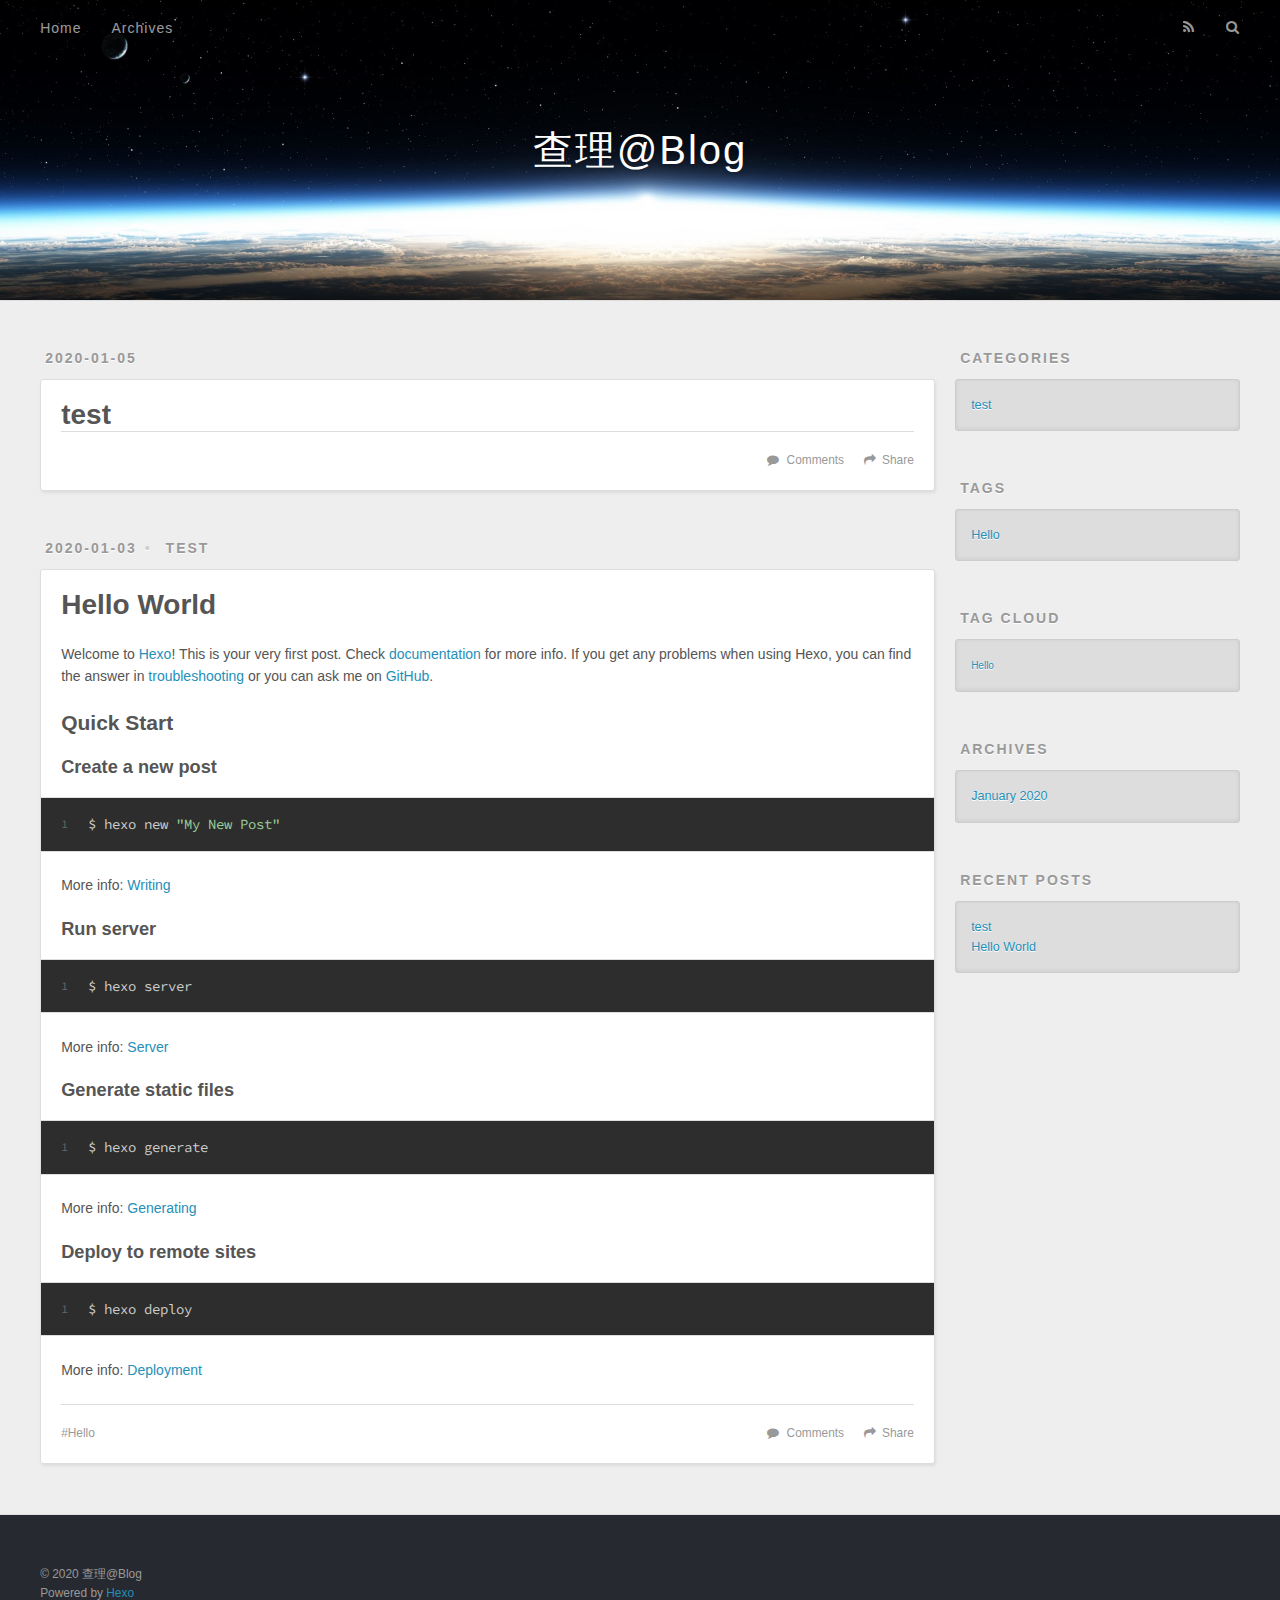
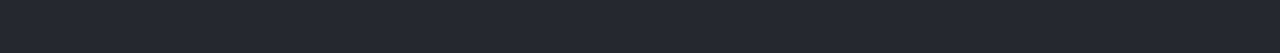
==== index.html @ 344168b4 "Site updated: 2020-01-05 21:36:05" ====
<!DOCTYPE html>
<html>
<head>
  <meta charset="utf-8">
  
<!-- Google Analytics -->
<script type="text/javascript">
(function(i,s,o,g,r,a,m){i['GoogleAnalyticsObject']=r;i[r]=i[r]||function(){
(i[r].q=i[r].q||[]).push(arguments)},i[r].l=1*new Date();a=s.createElement(o),
m=s.getElementsByTagName(o)[0];a.async=1;a.src=g;m.parentNode.insertBefore(a,m)
})(window,document,'script','//www.google-analytics.com/analytics.js','ga');

ga('create', 'UA-155188878-1', 'auto');
ga('send', 'pageview');

</script>
<!-- End Google Analytics -->


  
  <title>查理@Blog</title>
  <meta name="viewport" content="width=device-width, initial-scale=1, maximum-scale=1">
  <meta property="og:type" content="website">
<meta property="og:title" content="查理@Blog">
<meta property="og:url" content="http://yoursite.com/index.html">
<meta property="og:site_name" content="查理@Blog">
<meta property="og:locale" content="en_US">
<meta name="twitter:card" content="summary">
  
    <link rel="alternate" href="/atom.xml" title="查理@Blog" type="application/atom+xml">
  
  
    <link rel="icon" href="/favicon.png">
  
  
    <link href="//fonts.googleapis.com/css?family=Source+Code+Pro" rel="stylesheet" type="text/css">
  
  
<link rel="stylesheet" href="/css/style.css">

<meta name="generator" content="Hexo 4.2.0"></head>

<body>
  <div id="container">
    <div id="wrap">
      <header id="header">
  <div id="banner"></div>
  <div id="header-outer" class="outer">
    <div id="header-title" class="inner">
      <h1 id="logo-wrap">
        <a href="/" id="logo">查理@Blog</a>
      </h1>
      
    </div>
    <div id="header-inner" class="inner">
      <nav id="main-nav">
        <a id="main-nav-toggle" class="nav-icon"></a>
        
          <a class="main-nav-link" href="/">Home</a>
        
          <a class="main-nav-link" href="/archives">Archives</a>
        
      </nav>
      <nav id="sub-nav">
        
          <a id="nav-rss-link" class="nav-icon" href="/atom.xml" title="RSS Feed"></a>
        
        <a id="nav-search-btn" class="nav-icon" title="Search"></a>
      </nav>
      <div id="search-form-wrap">
        <form action="//google.com/search" method="get" accept-charset="UTF-8" class="search-form"><input type="search" name="q" class="search-form-input" placeholder="Search"><button type="submit" class="search-form-submit">&#xF002;</button><input type="hidden" name="sitesearch" value="http://yoursite.com"></form>
      </div>
    </div>
  </div>
</header>
      <div class="outer">
        <section id="main">
  
    <article id="post-test" class="article article-type-post" itemscope itemprop="blogPost">
  <div class="article-meta">
    <a href="/2020/01/05/test/" class="article-date">
  <time datetime="2020-01-05T13:35:36.000Z" itemprop="datePublished">2020-01-05</time>
</a>
    
  </div>
  <div class="article-inner">
    
    
      <header class="article-header">
        
  
    <h1 itemprop="name">
      <a class="article-title" href="/2020/01/05/test/">test</a>
    </h1>
  

      </header>
    
    <div class="article-entry" itemprop="articleBody">
      
        
      
    </div>
    <footer class="article-footer">
      <a data-url="http://yoursite.com/2020/01/05/test/" data-id="ck51279da00005cqubkm20f15" class="article-share-link">Share</a>
      
        <a href="http://yoursite.com/2020/01/05/test/#disqus_thread" class="article-comment-link">Comments</a>
      
      
    </footer>
  </div>
  
</article>


  
    <article id="post-hello-world" class="article article-type-post" itemscope itemprop="blogPost">
  <div class="article-meta">
    <a href="/2020/01/03/hello-world/" class="article-date">
  <time datetime="2020-01-03T13:45:29.509Z" itemprop="datePublished">2020-01-03</time>
</a>
    
  <div class="article-category">
    <a class="article-category-link" href="/categories/test/">test</a>
  </div>

  </div>
  <div class="article-inner">
    
    
      <header class="article-header">
        
  
    <h1 itemprop="name">
      <a class="article-title" href="/2020/01/03/hello-world/">Hello World</a>
    </h1>
  

      </header>
    
    <div class="article-entry" itemprop="articleBody">
      
        <p>Welcome to <a href="https://hexo.io/" target="_blank" rel="noopener">Hexo</a>! This is your very first post. Check <a href="https://hexo.io/docs/" target="_blank" rel="noopener">documentation</a> for more info. If you get any problems when using Hexo, you can find the answer in <a href="https://hexo.io/docs/troubleshooting.html" target="_blank" rel="noopener">troubleshooting</a> or you can ask me on <a href="https://github.com/hexojs/hexo/issues" target="_blank" rel="noopener">GitHub</a>.</p>
<h2 id="Quick-Start"><a href="#Quick-Start" class="headerlink" title="Quick Start"></a>Quick Start</h2><h3 id="Create-a-new-post"><a href="#Create-a-new-post" class="headerlink" title="Create a new post"></a>Create a new post</h3><figure class="highlight bash"><table><tr><td class="gutter"><pre><span class="line">1</span><br></pre></td><td class="code"><pre><span class="line">$ hexo new <span class="string">"My New Post"</span></span><br></pre></td></tr></table></figure>

<p>More info: <a href="https://hexo.io/docs/writing.html" target="_blank" rel="noopener">Writing</a></p>
<h3 id="Run-server"><a href="#Run-server" class="headerlink" title="Run server"></a>Run server</h3><figure class="highlight bash"><table><tr><td class="gutter"><pre><span class="line">1</span><br></pre></td><td class="code"><pre><span class="line">$ hexo server</span><br></pre></td></tr></table></figure>

<p>More info: <a href="https://hexo.io/docs/server.html" target="_blank" rel="noopener">Server</a></p>
<h3 id="Generate-static-files"><a href="#Generate-static-files" class="headerlink" title="Generate static files"></a>Generate static files</h3><figure class="highlight bash"><table><tr><td class="gutter"><pre><span class="line">1</span><br></pre></td><td class="code"><pre><span class="line">$ hexo generate</span><br></pre></td></tr></table></figure>

<p>More info: <a href="https://hexo.io/docs/generating.html" target="_blank" rel="noopener">Generating</a></p>
<h3 id="Deploy-to-remote-sites"><a href="#Deploy-to-remote-sites" class="headerlink" title="Deploy to remote sites"></a>Deploy to remote sites</h3><figure class="highlight bash"><table><tr><td class="gutter"><pre><span class="line">1</span><br></pre></td><td class="code"><pre><span class="line">$ hexo deploy</span><br></pre></td></tr></table></figure>

<p>More info: <a href="https://hexo.io/docs/one-command-deployment.html" target="_blank" rel="noopener">Deployment</a></p>

      
    </div>
    <footer class="article-footer">
      <a data-url="http://yoursite.com/2020/01/03/hello-world/" data-id="ck511zqun0000r4qud6824ka8" class="article-share-link">Share</a>
      
        <a href="http://yoursite.com/2020/01/03/hello-world/#disqus_thread" class="article-comment-link">Comments</a>
      
      
  <ul class="article-tag-list" itemprop="keywords"><li class="article-tag-list-item"><a class="article-tag-list-link" href="/tags/Hello/" rel="tag">Hello</a></li></ul>

    </footer>
  </div>
  
</article>


  


</section>
        
          <aside id="sidebar">
  
    
  <div class="widget-wrap">
    <h3 class="widget-title">Categories</h3>
    <div class="widget">
      <ul class="category-list"><li class="category-list-item"><a class="category-list-link" href="/categories/test/">test</a></li></ul>
    </div>
  </div>


  
    
  <div class="widget-wrap">
    <h3 class="widget-title">Tags</h3>
    <div class="widget">
      <ul class="tag-list" itemprop="keywords"><li class="tag-list-item"><a class="tag-list-link" href="/tags/Hello/" rel="tag">Hello</a></li></ul>
    </div>
  </div>


  
    
  <div class="widget-wrap">
    <h3 class="widget-title">Tag Cloud</h3>
    <div class="widget tagcloud">
      <a href="/tags/Hello/" style="font-size: 10px;">Hello</a>
    </div>
  </div>

  
    
  <div class="widget-wrap">
    <h3 class="widget-title">Archives</h3>
    <div class="widget">
      <ul class="archive-list"><li class="archive-list-item"><a class="archive-list-link" href="/archives/2020/01/">January 2020</a></li></ul>
    </div>
  </div>


  
    
  <div class="widget-wrap">
    <h3 class="widget-title">Recent Posts</h3>
    <div class="widget">
      <ul>
        
          <li>
            <a href="/2020/01/05/test/">test</a>
          </li>
        
          <li>
            <a href="/2020/01/03/hello-world/">Hello World</a>
          </li>
        
      </ul>
    </div>
  </div>

  
</aside>
        
      </div>
      <footer id="footer">
  
  <div class="outer">
    <div id="footer-info" class="inner">
      &copy; 2020 查理@Blog<br>
      Powered by <a href="http://hexo.io/" target="_blank">Hexo</a>
    </div>
  </div>
</footer>
    </div>
    <nav id="mobile-nav">
  
    <a href="/" class="mobile-nav-link">Home</a>
  
    <a href="/archives" class="mobile-nav-link">Archives</a>
  
</nav>
    
<script>
  var disqus_shortname = 'charlie1015-github-io';
  
  (function(){
    var dsq = document.createElement('script');
    dsq.type = 'text/javascript';
    dsq.async = true;
    dsq.src = '//' + disqus_shortname + '.disqus.com/count.js';
    (document.getElementsByTagName('head')[0] || document.getElementsByTagName('body')[0]).appendChild(dsq);
  })();
</script>


<script src="//ajax.googleapis.com/ajax/libs/jquery/2.0.3/jquery.min.js"></script>


  
<link rel="stylesheet" href="/fancybox/jquery.fancybox.css">

  
<script src="/fancybox/jquery.fancybox.pack.js"></script>




<script src="/js/script.js"></script>




  </div>
</body>
</html>
---- css/style.css ----
body {
  width: 100%;
}
body:before,
body:after {
  content: "";
  display: table;
}
body:after {
  clear: both;
}
html,
body,
div,
span,
applet,
object,
iframe,
h1,
h2,
h3,
h4,
h5,
h6,
p,
blockquote,
pre,
a,
abbr,
acronym,
address,
big,
cite,
code,
del,
dfn,
em,
img,
ins,
kbd,
q,
s,
samp,
small,
strike,
strong,
sub,
sup,
tt,
var,
dl,
dt,
dd,
ol,
ul,
li,
fieldset,
form,
label,
legend,
table,
caption,
tbody,
tfoot,
thead,
tr,
th,
td {
  margin: 0;
  padding: 0;
  border: 0;
  outline: 0;
  font-weight: inherit;
  font-style: inherit;
  font-family: inherit;
  font-size: 100%;
  vertical-align: baseline;
}
body {
  line-height: 1;
  color: #000;
  background: #fff;
}
ol,
ul {
  list-style: none;
}
table {
  border-collapse: separate;
  border-spacing: 0;
  vertical-align: middle;
}
caption,
th,
td {
  text-align: left;
  font-weight: normal;
  vertical-align: middle;
}
a img {
  border: none;
}
input,
button {
  margin: 0;
  padding: 0;
}
input::-moz-focus-inner,
button::-moz-focus-inner {
  border: 0;
  padding: 0;
}
@font-face {
  font-family: FontAwesome;
  font-style: normal;
  font-weight: normal;
  src: url("fonts/fontawesome-webfont.eot?v=#4.0.3");
  src: url("fonts/fontawesome-webfont.eot?#iefix&v=#4.0.3") format("embedded-opentype"), url("fonts/fontawesome-webfont.woff?v=#4.0.3") format("woff"), url("fonts/fontawesome-webfont.ttf?v=#4.0.3") format("truetype"), url("fonts/fontawesome-webfont.svg#fontawesomeregular?v=#4.0.3") format("svg");
}
html,
body,
#container {
  height: 100%;
}
body {
  background: #eee;
  font: 14px -apple-system, BlinkMacSystemFont, "Segoe UI", "Roboto", "Oxygen", "Ubuntu", "Cantarell", "Fira Sans", "Droid Sans", "Helvetica Neue", sans-serif;
  -webkit-text-size-adjust: 100%;
}
.outer {
  max-width: 1220px;
  margin: 0 auto;
  padding: 0 20px;
}
.outer:before,
.outer:after {
  content: "";
  display: table;
}
.outer:after {
  clear: both;
}
.inner {
  display: inline;
  float: left;
  width: 98.33333333333333%;
  margin: 0 0.833333333333333%;
}
.left,
.alignleft {
  float: left;
}
.right,
.alignright {
  float: right;
}
.clear {
  clear: both;
}
#container {
  position: relative;
}
.mobile-nav-on {
  overflow: hidden;
}
#wrap {
  height: 100%;
  width: 100%;
  position: absolute;
  top: 0;
  left: 0;
  -webkit-transition: 0.2s ease-out;
  -moz-transition: 0.2s ease-out;
  -ms-transition: 0.2s ease-out;
  transition: 0.2s ease-out;
  z-index: 1;
  background: #eee;
}
.mobile-nav-on #wrap {
  left: 280px;
}
@media screen and (min-width: 768px) {
  #main {
    display: inline;
    float: left;
    width: 73.33333333333333%;
    margin: 0 0.833333333333333%;
  }
}
.article-date,
.article-category-link,
.archive-year,
.widget-title {
  text-decoration: none;
  text-transform: uppercase;
  letter-spacing: 2px;
  color: #999;
  margin-bottom: 1em;
  margin-left: 5px;
  line-height: 1em;
  text-shadow: 0 1px #fff;
  font-weight: bold;
}
.article-inner,
.archive-article-inner {
  background: #fff;
  -webkit-box-shadow: 1px 2px 3px #ddd;
  box-shadow: 1px 2px 3px #ddd;
  border: 1px solid #ddd;
  border-radius: 3px;
}
.article-entry h1,
.widget h1 {
  font-size: 2em;
}
.article-entry h2,
.widget h2 {
  font-size: 1.5em;
}
.article-entry h3,
.widget h3 {
  font-size: 1.3em;
}
.article-entry h4,
.widget h4 {
  font-size: 1.2em;
}
.article-entry h5,
.widget h5 {
  font-size: 1em;
}
.article-entry h6,
.widget h6 {
  font-size: 1em;
  color: #999;
}
.article-entry hr,
.widget hr {
  border: 1px dashed #ddd;
}
.article-entry strong,
.widget strong {
  font-weight: bold;
}
.article-entry em,
.widget em,
.article-entry cite,
.widget cite {
  font-style: italic;
}
.article-entry sup,
.widget sup,
.article-entry sub,
.widget sub {
  font-size: 0.75em;
  line-height: 0;
  position: relative;
  vertical-align: baseline;
}
.article-entry sup,
.widget sup {
  top: -0.5em;
}
.article-entry sub,
.widget sub {
  bottom: -0.2em;
}
.article-entry small,
.widget small {
  font-size: 0.85em;
}
.article-entry acronym,
.widget acronym,
.article-entry abbr,
.widget abbr {
  border-bottom: 1px dotted;
}
.article-entry ul,
.widget ul,
.article-entry ol,
.widget ol,
.article-entry dl,
.widget dl {
  margin: 0 20px;
  line-height: 1.6em;
}
.article-entry ul ul,
.widget ul ul,
.article-entry ol ul,
.widget ol ul,
.article-entry ul ol,
.widget ul ol,
.article-entry ol ol,
.widget ol ol {
  margin-top: 0;
  margin-bottom: 0;
}
.article-entry ul,
.widget ul {
  list-style: disc;
}
.article-entry ol,
.widget ol {
  list-style: decimal;
}
.article-entry dt,
.widget dt {
  font-weight: bold;
}
#header {
  height: 300px;
  position: relative;
  border-bottom: 1px solid #ddd;
}
#header:before,
#header:after {
  content: "";
  position: absolute;
  left: 0;
  right: 0;
  height: 40px;
}
#header:before {
  top: 0;
  background: -webkit-linear-gradient(rgba(0,0,0,0.2), transparent);
  background: -moz-linear-gradient(rgba(0,0,0,0.2), transparent);
  background: -ms-linear-gradient(rgba(0,0,0,0.2), transparent);
  background: linear-gradient(rgba(0,0,0,0.2), transparent);
}
#header:after {
  bottom: 0;
  background: -webkit-linear-gradient(transparent, rgba(0,0,0,0.2));
  background: -moz-linear-gradient(transparent, rgba(0,0,0,0.2));
  background: -ms-linear-gradient(transparent, rgba(0,0,0,0.2));
  background: linear-gradient(transparent, rgba(0,0,0,0.2));
}
#header-outer {
  height: 100%;
  position: relative;
}
#header-inner {
  position: relative;
  overflow: hidden;
}
#banner {
  position: absolute;
  top: 0;
  left: 0;
  width: 100%;
  height: 100%;
  background: url("images/banner.jpg") center #000;
  -webkit-background-size: cover;
  -moz-background-size: cover;
  background-size: cover;
  z-index: -1;
}
#header-title {
  text-align: center;
  height: 40px;
  position: absolute;
  top: 50%;
  left: 0;
  margin-top: -20px;
}
#logo,
#subtitle {
  text-decoration: none;
  color: #fff;
  font-weight: 300;
  text-shadow: 0 1px 4px rgba(0,0,0,0.3);
}
#logo {
  font-size: 40px;
  line-height: 40px;
  letter-spacing: 2px;
}
#subtitle {
  font-size: 16px;
  line-height: 16px;
  letter-spacing: 1px;
}
#subtitle-wrap {
  margin-top: 16px;
}
#main-nav {
  float: left;
  margin-left: -15px;
}
.nav-icon,
.main-nav-link {
  float: left;
  color: #fff;
  opacity: 0.6;
  text-decoration: none;
  text-shadow: 0 1px rgba(0,0,0,0.2);
  -webkit-transition: opacity 0.2s;
  -moz-transition: opacity 0.2s;
  -ms-transition: opacity 0.2s;
  transition: opacity 0.2s;
  display: block;
  padding: 20px 15px;
}
.nav-icon:hover,
.main-nav-link:hover {
  opacity: 1;
}
.nav-icon {
  font-family: FontAwesome;
  text-align: center;
  font-size: 14px;
  width: 14px;
  height: 14px;
  padding: 20px 15px;
  position: relative;
  cursor: pointer;
}
.main-nav-link {
  font-weight: 300;
  letter-spacing: 1px;
}
@media screen and (max-width: 479px) {
  .main-nav-link {
    display: none;
  }
}
#main-nav-toggle {
  display: none;
}
#main-nav-toggle:before {
  content: "\f0c9";
}
@media screen and (max-width: 479px) {
  #main-nav-toggle {
    display: block;
  }
}
#sub-nav {
  float: right;
  margin-right: -15px;
}
#nav-rss-link:before {
  content: "\f09e";
}
#nav-search-btn:before {
  content: "\f002";
}
#search-form-wrap {
  position: absolute;
  top: 15px;
  width: 150px;
  height: 30px;
  right: -150px;
  opacity: 0;
  -webkit-transition: 0.2s ease-out;
  -moz-transition: 0.2s ease-out;
  -ms-transition: 0.2s ease-out;
  transition: 0.2s ease-out;
}
#search-form-wrap.on {
  opacity: 1;
  right: 0;
}
@media screen and (max-width: 479px) {
  #search-form-wrap {
    width: 100%;
    right: -100%;
  }
}
.search-form {
  position: absolute;
  top: 0;
  left: 0;
  right: 0;
  background: #fff;
  padding: 5px 15px;
  border-radius: 15px;
  -webkit-box-shadow: 0 0 10px rgba(0,0,0,0.3);
  box-shadow: 0 0 10px rgba(0,0,0,0.3);
}
.search-form-input {
  border: none;
  background: none;
  color: #555;
  width: 100%;
  font: 13px -apple-system, BlinkMacSystemFont, "Segoe UI", "Roboto", "Oxygen", "Ubuntu", "Cantarell", "Fira Sans", "Droid Sans", "Helvetica Neue", sans-serif;
  outline: none;
}
.search-form-input::-webkit-search-results-decoration,
.search-form-input::-webkit-search-cancel-button {
  -webkit-appearance: none;
}
.search-form-submit {
  position: absolute;
  top: 50%;
  right: 10px;
  margin-top: -7px;
  font: 13px FontAwesome;
  border: none;
  background: none;
  color: #bbb;
  cursor: pointer;
}
.search-form-submit:hover,
.search-form-submit:focus {
  color: #777;
}
.article {
  margin: 50px 0;
}
.article-inner {
  overflow: hidden;
}
.article-meta:before,
.article-meta:after {
  content: "";
  display: table;
}
.article-meta:after {
  clear: both;
}
.article-date {
  float: left;
}
.article-category {
  float: left;
  line-height: 1em;
  color: #ccc;
  text-shadow: 0 1px #fff;
  margin-left: 8px;
}
.article-category:before {
  content: "\2022";
}
.article-category-link {
  margin: 0 12px 1em;
}
.article-header {
  padding: 20px 20px 0;
}
.article-title {
  text-decoration: none;
  font-size: 2em;
  font-weight: bold;
  color: #555;
  line-height: 1.1em;
  -webkit-transition: color 0.2s;
  -moz-transition: color 0.2s;
  -ms-transition: color 0.2s;
  transition: color 0.2s;
}
a.article-title:hover {
  color: #258fb8;
}
.article-entry {
  color: #555;
  padding: 0 20px;
}
.article-entry:before,
.article-entry:after {
  content: "";
  display: table;
}
.article-entry:after {
  clear: both;
}
.article-entry p,
.article-entry table {
  line-height: 1.6em;
  margin: 1.6em 0;
}
.article-entry h1,
.article-entry h2,
.article-entry h3,
.article-entry h4,
.article-entry h5,
.article-entry h6 {
  font-weight: bold;
}
.article-entry h1,
.article-entry h2,
.article-entry h3,
.article-entry h4,
.article-entry h5,
.article-entry h6 {
  line-height: 1.1em;
  margin: 1.1em 0;
}
.article-entry a {
  color: #258fb8;
  text-decoration: none;
}
.article-entry a:hover {
  text-decoration: underline;
}
.article-entry ul,
.article-entry ol,
.article-entry dl {
  margin-top: 1.6em;
  margin-bottom: 1.6em;
}
.article-entry img,
.article-entry video {
  max-width: 100%;
  height: auto;
  display: block;
  margin: auto;
}
.article-entry iframe {
  border: none;
}
.article-entry table {
  width: 100%;
  border-collapse: collapse;
  border-spacing: 0;
}
.article-entry th {
  font-weight: bold;
  border-bottom: 3px solid #ddd;
  padding-bottom: 0.5em;
}
.article-entry td {
  border-bottom: 1px solid #ddd;
  padding: 10px 0;
}
.article-entry blockquote {
  font-family: Georgia, "Times New Roman", serif;
  font-size: 1.4em;
  margin: 1.6em 20px;
  text-align: center;
}
.article-entry blockquote footer {
  font-size: 14px;
  margin: 1.6em 0;
  font-family: -apple-system, BlinkMacSystemFont, "Segoe UI", "Roboto", "Oxygen", "Ubuntu", "Cantarell", "Fira Sans", "Droid Sans", "Helvetica Neue", sans-serif;
}
.article-entry blockquote footer cite:before {
  content: "—";
  padding: 0 0.5em;
}
.article-entry .pullquote {
  text-align: left;
  width: 45%;
  margin: 0;
}
.article-entry .pullquote.left {
  margin-left: 0.5em;
  margin-right: 1em;
}
.article-entry .pullquote.right {
  margin-right: 0.5em;
  margin-left: 1em;
}
.article-entry .caption {
  color: #999;
  display: block;
  font-size: 0.9em;
  margin-top: 0.5em;
  position: relative;
  text-align: center;
}
.article-entry .video-container {
  position: relative;
  padding-top: 56.25%;
  height: 0;
  overflow: hidden;
}
.article-entry .video-container iframe,
.article-entry .video-container object,
.article-entry .video-container embed {
  position: absolute;
  top: 0;
  left: 0;
  width: 100%;
  height: 100%;
  margin-top: 0;
}
.article-more-link a {
  display: inline-block;
  line-height: 1em;
  padding: 6px 15px;
  border-radius: 15px;
  background: #eee;
  color: #999;
  text-shadow: 0 1px #fff;
  text-decoration: none;
}
.article-more-link a:hover {
  background: #258fb8;
  color: #fff;
  text-decoration: none;
  text-shadow: 0 1px #1e7293;
}
.article-footer {
  font-size: 0.85em;
  line-height: 1.6em;
  border-top: 1px solid #ddd;
  padding-top: 1.6em;
  margin: 0 20px 20px;
}
.article-footer:before,
.article-footer:after {
  content: "";
  display: table;
}
.article-footer:after {
  clear: both;
}
.article-footer a {
  color: #999;
  text-decoration: none;
}
.article-footer a:hover {
  color: #555;
}
.article-tag-list-item {
  float: left;
  margin-right: 10px;
}
.article-tag-list-link:before {
  content: "#";
}
.article-comment-link {
  float: right;
}
.article-comment-link:before {
  content: "\f075";
  font-family: FontAwesome;
  padding-right: 8px;
}
.article-share-link {
  cursor: pointer;
  float: right;
  margin-left: 20px;
}
.article-share-link:before {
  content: "\f064";
  font-family: FontAwesome;
  padding-right: 6px;
}
#article-nav {
  position: relative;
}
#article-nav:before,
#article-nav:after {
  content: "";
  display: table;
}
#article-nav:after {
  clear: both;
}
@media screen and (min-width: 768px) {
  #article-nav {
    margin: 50px 0;
  }
  #article-nav:before {
    width: 8px;
    height: 8px;
    position: absolute;
    top: 50%;
    left: 50%;
    margin-top: -4px;
    margin-left: -4px;
    content: "";
    border-radius: 50%;
    background: #ddd;
    -webkit-box-shadow: 0 1px 2px #fff;
    box-shadow: 0 1px 2px #fff;
  }
}
.article-nav-link-wrap {
  text-decoration: none;
  text-shadow: 0 1px #fff;
  color: #999;
  -webkit-box-sizing: border-box;
  -moz-box-sizing: border-box;
  box-sizing: border-box;
  margin-top: 50px;
  text-align: center;
  display: block;
}
.article-nav-link-wrap:hover {
  color: #555;
}
@media screen and (min-width: 768px) {
  .article-nav-link-wrap {
    width: 50%;
    margin-top: 0;
  }
}
@media screen and (min-width: 768px) {
  #article-nav-newer {
    float: left;
    text-align: right;
    padding-right: 20px;
  }
}
@media screen and (min-width: 768px) {
  #article-nav-older {
    float: right;
    text-align: left;
    padding-left: 20px;
  }
}
.article-nav-caption {
  text-transform: uppercase;
  letter-spacing: 2px;
  color: #ddd;
  line-height: 1em;
  font-weight: bold;
}
#article-nav-newer .article-nav-caption {
  margin-right: -2px;
}
.article-nav-title {
  font-size: 0.85em;
  line-height: 1.6em;
  margin-top: 0.5em;
}
.article-share-box {
  position: absolute;
  display: none;
  background: #fff;
  -webkit-box-shadow: 1px 2px 10px rgba(0,0,0,0.2);
  box-shadow: 1px 2px 10px rgba(0,0,0,0.2);
  border-radius: 3px;
  margin-left: -145px;
  overflow: hidden;
  z-index: 1;
}
.article-share-box.on {
  display: block;
}
.article-share-input {
  width: 100%;
  background: none;
  -webkit-box-sizing: border-box;
  -moz-box-sizing: border-box;
  box-sizing: border-box;
  font: 14px -apple-system, BlinkMacSystemFont, "Segoe UI", "Roboto", "Oxygen", "Ubuntu", "Cantarell", "Fira Sans", "Droid Sans", "Helvetica Neue", sans-serif;
  padding: 0 15px;
  color: #555;
  outline: none;
  border: 1px solid #ddd;
  border-radius: 3px 3px 0 0;
  height: 36px;
  line-height: 36px;
}
.article-share-links {
  background: #eee;
}
.article-share-links:before,
.article-share-links:after {
  content: "";
  display: table;
}
.article-share-links:after {
  clear: both;
}
.article-share-twitter,
.article-share-facebook,
.article-share-pinterest,
.article-share-google {
  width: 50px;
  height: 36px;
  display: block;
  float: left;
  position: relative;
  color: #999;
  text-shadow: 0 1px #fff;
}
.article-share-twitter:before,
.article-share-facebook:before,
.article-share-pinterest:before,
.article-share-google:before {
  font-size: 20px;
  font-family: FontAwesome;
  width: 20px;
  height: 20px;
  position: absolute;
  top: 50%;
  left: 50%;
  margin-top: -10px;
  margin-left: -10px;
  text-align: center;
}
.article-share-twitter:hover,
.article-share-facebook:hover,
.article-share-pinterest:hover,
.article-share-google:hover {
  color: #fff;
}
.article-share-twitter:before {
  content: "\f099";
}
.article-share-twitter:hover {
  background: #00aced;
  text-shadow: 0 1px #008abe;
}
.article-share-facebook:before {
  content: "\f09a";
}
.article-share-facebook:hover {
  background: #3b5998;
  text-shadow: 0 1px #2f477a;
}
.article-share-pinterest:before {
  content: "\f0d2";
}
.article-share-pinterest:hover {
  background: #cb2027;
  text-shadow: 0 1px #a21a1f;
}
.article-share-google:before {
  content: "\f0d5";
}
.article-share-google:hover {
  background: #dd4b39;
  text-shadow: 0 1px #be3221;
}
.article-gallery {
  background: #000;
  position: relative;
}
.article-gallery-photos {
  position: relative;
  overflow: hidden;
}
.article-gallery-img {
  display: none;
  max-width: 100%;
}
.article-gallery-img:first-child {
  display: block;
}
.article-gallery-img.loaded {
  position: absolute;
  display: block;
}
.article-gallery-img img {
  display: block;
  max-width: 100%;
  margin: 0 auto;
}
#comment {
  padding: 20px;
  background: #272822;
  -webkit-box-shadow: 1px 2px 3px #ddd;
  box-shadow: 1px 2px 3px #ddd;
  margin-bottom: 50px;
}
#comment .title {
  font-weight: normal;
  margin-bottom: 15px;
}
.archives-wrap {
  margin: 50px 0;
}
.archives:before,
.archives:after {
  content: "";
  display: table;
}
.archives:after {
  clear: both;
}
.archive-year-wrap {
  margin-bottom: 1em;
}
.archives {
  -webkit-column-gap: 10px;
  -moz-column-gap: 10px;
  column-gap: 10px;
}
@media screen and (min-width: 480px) and (max-width: 767px) {
  .archives {
    -webkit-column-count: 2;
    -moz-column-count: 2;
    column-count: 2;
  }
}
@media screen and (min-width: 768px) {
  .archives {
    -webkit-column-count: 3;
    -moz-column-count: 3;
    column-count: 3;
  }
}
.archive-article {
  -webkit-column-break-inside: avoid;
  page-break-inside: avoid;
  overflow: hidden;
  break-inside: avoid-column;
}
.archive-article-inner {
  padding: 10px;
  margin-bottom: 15px;
}
.archive-article-title {
  text-decoration: none;
  font-weight: bold;
  color: #555;
  -webkit-transition: color 0.2s;
  -moz-transition: color 0.2s;
  -ms-transition: color 0.2s;
  transition: color 0.2s;
  line-height: 1.6em;
}
.archive-article-title:hover {
  color: #258fb8;
}
.archive-article-footer {
  margin-top: 1em;
}
.archive-article-date {
  color: #999;
  text-decoration: none;
  font-size: 0.85em;
  line-height: 1em;
  margin-bottom: 0.5em;
  display: block;
}
#page-nav {
  margin: 50px auto;
  background: #fff;
  -webkit-box-shadow: 1px 2px 3px #ddd;
  box-shadow: 1px 2px 3px #ddd;
  border: 1px solid #ddd;
  border-radius: 3px;
  text-align: center;
  color: #999;
  overflow: hidden;
}
#page-nav:before,
#page-nav:after {
  content: "";
  display: table;
}
#page-nav:after {
  clear: both;
}
#page-nav a,
#page-nav span {
  padding: 10px 20px;
  line-height: 1;
  height: 2ex;
}
#page-nav a {
  color: #999;
  text-decoration: none;
}
#page-nav a:hover {
  background: #999;
  color: #fff;
}
#page-nav .prev {
  float: left;
}
#page-nav .next {
  float: right;
}
#page-nav .page-number {
  display: inline-block;
}
@media screen and (max-width: 479px) {
  #page-nav .page-number {
    display: none;
  }
}
#page-nav .current {
  color: #555;
  font-weight: bold;
}
#page-nav .space {
  color: #ddd;
}
#footer {
  background: #262a30;
  padding: 50px 0;
  border-top: 1px solid #ddd;
  color: #999;
}
#footer a {
  color: #258fb8;
  text-decoration: none;
}
#footer a:hover {
  text-decoration: underline;
}
#footer-info {
  line-height: 1.6em;
  font-size: 0.85em;
}
.article-entry pre,
.article-entry .highlight {
  background: #2d2d2d;
  margin: 0 -20px;
  padding: 15px 20px;
  border-style: solid;
  border-color: #ddd;
  border-width: 1px 0;
  overflow: auto;
  color: #ccc;
  line-height: 22.400000000000002px;
}
.article-entry .highlight .gutter pre,
.article-entry .gist .gist-file .gist-data .line-numbers {
  color: #666;
  font-size: 0.85em;
}
.article-entry pre,
.article-entry code {
  font-family: "Source Code Pro", Consolas, Monaco, Menlo, Consolas, monospace;
}
.article-entry code {
  background: #eee;
  text-shadow: 0 1px #fff;
  padding: 0 0.3em;
}
.article-entry pre code {
  background: none;
  text-shadow: none;
  padding: 0;
}
.article-entry .highlight pre {
  border: none;
  margin: 0;
  padding: 0;
}
.article-entry .highlight table {
  margin: 0;
  width: auto;
}
.article-entry .highlight td {
  border: none;
  padding: 0;
}
.article-entry .highlight figcaption {
  font-size: 0.85em;
  color: #999;
  line-height: 1em;
  margin-bottom: 1em;
}
.article-entry .highlight figcaption:before,
.article-entry .highlight figcaption:after {
  content: "";
  display: table;
}
.article-entry .highlight figcaption:after {
  clear: both;
}
.article-entry .highlight figcaption a {
  float: right;
}
.article-entry .highlight .gutter pre {
  text-align: right;
  padding-right: 20px;
}
.article-entry .highlight .line {
  height: 22.400000000000002px;
}
.article-entry .highlight .line.marked {
  background: #515151;
}
.article-entry .gist {
  margin: 0 -20px;
  border-style: solid;
  border-color: #ddd;
  border-width: 1px 0;
  background: #2d2d2d;
  padding: 15px 20px 15px 0;
}
.article-entry .gist .gist-file {
  border: none;
  font-family: "Source Code Pro", Consolas, Monaco, Menlo, Consolas, monospace;
  margin: 0;
}
.article-entry .gist .gist-file .gist-data {
  background: none;
  border: none;
}
.article-entry .gist .gist-file .gist-data .line-numbers {
  background: none;
  border: none;
  padding: 0 20px 0 0;
}
.article-entry .gist .gist-file .gist-data .line-data {
  padding: 0 !important;
}
.article-entry .gist .gist-file .highlight {
  margin: 0;
  padding: 0;
  border: none;
}
.article-entry .gist .gist-file .gist-meta {
  background: #2d2d2d;
  color: #999;
  font: 0.85em -apple-system, BlinkMacSystemFont, "Segoe UI", "Roboto", "Oxygen", "Ubuntu", "Cantarell", "Fira Sans", "Droid Sans", "Helvetica Neue", sans-serif;
  text-shadow: 0 0;
  padding: 0;
  margin-top: 1em;
  margin-left: 20px;
}
.article-entry .gist .gist-file .gist-meta a {
  color: #258fb8;
  font-weight: normal;
}
.article-entry .gist .gist-file .gist-meta a:hover {
  text-decoration: underline;
}
pre .comment,
pre .title {
  color: #999;
}
pre .variable,
pre .attribute,
pre .tag,
pre .regexp,
pre .ruby .constant,
pre .xml .tag .title,
pre .xml .pi,
pre .xml .doctype,
pre .html .doctype,
pre .css .id,
pre .css .class,
pre .css .pseudo {
  color: #f2777a;
}
pre .number,
pre .preprocessor,
pre .built_in,
pre .literal,
pre .params,
pre .constant {
  color: #f99157;
}
pre .class,
pre .ruby .class .title,
pre .css .rules .attribute {
  color: #9c9;
}
pre .string,
pre .value,
pre .inheritance,
pre .header,
pre .ruby .symbol,
pre .xml .cdata {
  color: #9c9;
}
pre .css .hexcolor {
  color: #6cc;
}
pre .function,
pre .python .decorator,
pre .python .title,
pre .ruby .function .title,
pre .ruby .title .keyword,
pre .perl .sub,
pre .javascript .title,
pre .coffeescript .title {
  color: #69c;
}
pre .keyword,
pre .javascript .function {
  color: #c9c;
}
@media screen and (max-width: 479px) {
  #mobile-nav {
    position: absolute;
    top: 0;
    left: 0;
    width: 280px;
    height: 100%;
    background: #191919;
    border-right: 1px solid #fff;
  }
}
@media screen and (max-width: 479px) {
  .mobile-nav-link {
    display: block;
    color: #999;
    text-decoration: none;
    padding: 15px 20px;
    font-weight: bold;
  }
  .mobile-nav-link:hover {
    color: #fff;
  }
}
@media screen and (min-width: 768px) {
  #sidebar {
    display: inline;
    float: left;
    width: 23.333333333333332%;
    margin: 0 0.833333333333333%;
  }
}
.widget-wrap {
  margin: 50px 0;
}
.widget {
  color: #777;
  text-shadow: 0 1px #fff;
  background: #ddd;
  -webkit-box-shadow: 0 -1px 4px #ccc inset;
  box-shadow: 0 -1px 4px #ccc inset;
  border: 1px solid #ccc;
  padding: 15px;
  border-radius: 3px;
}
.widget a {
  color: #258fb8;
  text-decoration: none;
}
.widget a:hover {
  text-decoration: underline;
}
.widget ul ul,
.widget ol ul,
.widget dl ul,
.widget ul ol,
.widget ol ol,
.widget dl ol,
.widget ul dl,
.widget ol dl,
.widget dl dl {
  margin-left: 15px;
  list-style: disc;
}
.widget {
  line-height: 1.6em;
  word-wrap: break-word;
  font-size: 0.9em;
}
.widget ul,
.widget ol {
  list-style: none;
  margin: 0;
}
.widget ul ul,
.widget ol ul,
.widget ul ol,
.widget ol ol {
  margin: 0 20px;
}
.widget ul ul,
.widget ol ul {
  list-style: disc;
}
.widget ul ol,
.widget ol ol {
  list-style: decimal;
}
.category-list-count,
.tag-list-count,
.archive-list-count {
  padding-left: 5px;
  color: #999;
  font-size: 0.85em;
}
.category-list-count:before,
.tag-list-count:before,
.archive-list-count:before {
  content: "(";
}
.category-list-count:after,
.tag-list-count:after,
.archive-list-count:after {
  content: ")";
}
.tagcloud a {
  margin-right: 5px;
  display: inline-block;
}
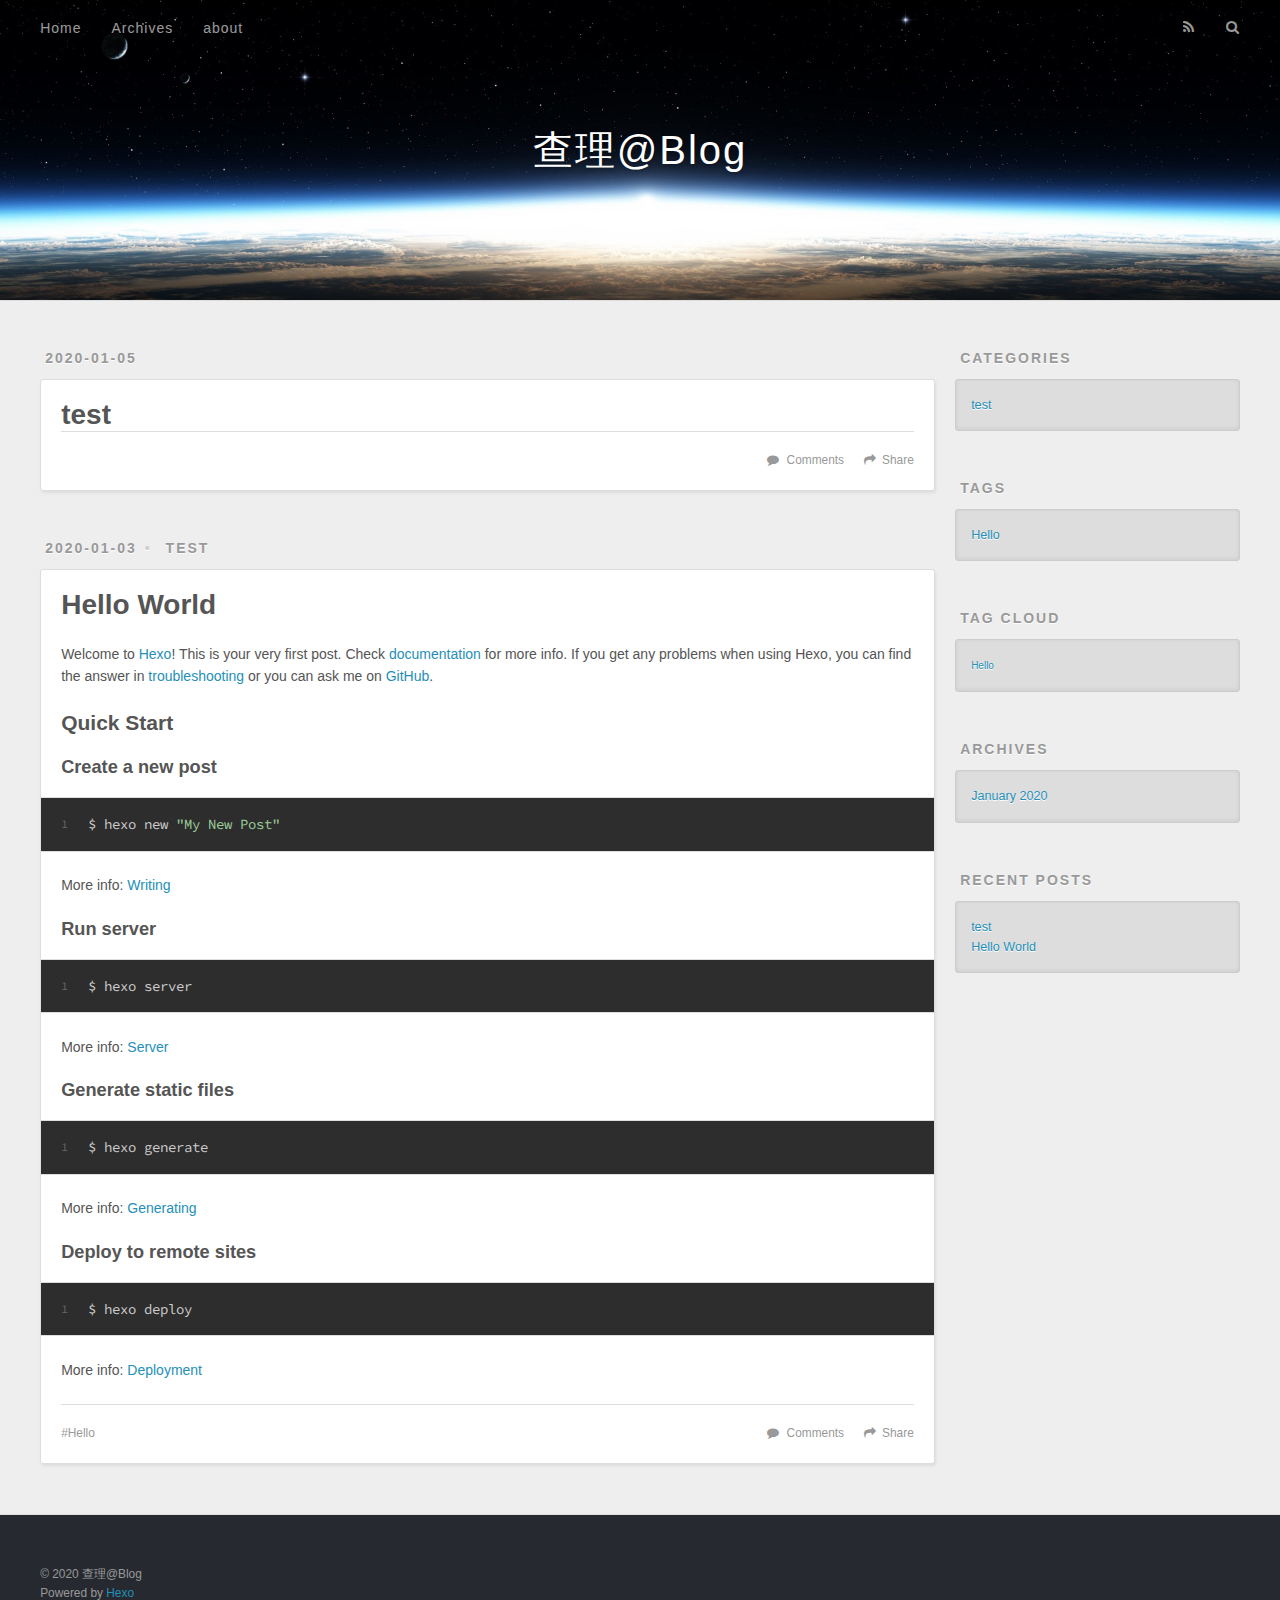
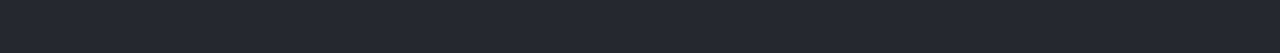
==== commit 003e47c7: "Site updated: 2020-01-06 17:21:33" ====
--- a/index.html
+++ b/index.html
@@ -22,7 +22,7 @@
   <meta name="viewport" content="width=device-width, initial-scale=1, maximum-scale=1">
   <meta property="og:type" content="website">
 <meta property="og:title" content="查理@Blog">
-<meta property="og:url" content="http://yoursite.com/index.html">
+<meta property="og:url" content="https://charlie1015.github.io/index.html">
 <meta property="og:site_name" content="查理@Blog">
 <meta property="og:locale" content="en_US">
 <meta name="twitter:card" content="summary">
@@ -60,6 +60,8 @@
         
           <a class="main-nav-link" href="/archives">Archives</a>
         
+          <a class="main-nav-link" href="/about">about</a>
+        
       </nav>
       <nav id="sub-nav">
         
@@ -68,7 +70,7 @@
         <a id="nav-search-btn" class="nav-icon" title="Search"></a>
       </nav>
       <div id="search-form-wrap">
-        <form action="//google.com/search" method="get" accept-charset="UTF-8" class="search-form"><input type="search" name="q" class="search-form-input" placeholder="Search"><button type="submit" class="search-form-submit">&#xF002;</button><input type="hidden" name="sitesearch" value="http://yoursite.com"></form>
+        <form action="//google.com/search" method="get" accept-charset="UTF-8" class="search-form"><input type="search" name="q" class="search-form-input" placeholder="Search"><button type="submit" class="search-form-submit">&#xF002;</button><input type="hidden" name="sitesearch" value="https://charlie1015.github.io"></form>
       </div>
     </div>
   </div>
@@ -102,9 +104,9 @@
       
     </div>
     <footer class="article-footer">
-      <a data-url="http://yoursite.com/2020/01/05/test/" data-id="ck51279da00005cqubkm20f15" class="article-share-link">Share</a>
-      
-        <a href="http://yoursite.com/2020/01/05/test/#disqus_thread" class="article-comment-link">Comments</a>
+      <a data-url="https://charlie1015.github.io/2020/01/05/test/" data-id="ck512enl50002c4qubpo36cdq" class="article-share-link">Share</a>
+      
+        <a href="https://charlie1015.github.io/2020/01/05/test/#disqus_thread" class="article-comment-link">Comments</a>
       
       
     </footer>
@@ -157,9 +159,9 @@
       
     </div>
     <footer class="article-footer">
-      <a data-url="http://yoursite.com/2020/01/03/hello-world/" data-id="ck511zqun0000r4qud6824ka8" class="article-share-link">Share</a>
-      
-        <a href="http://yoursite.com/2020/01/03/hello-world/#disqus_thread" class="article-comment-link">Comments</a>
+      <a data-url="https://charlie1015.github.io/2020/01/03/hello-world/" data-id="ck512enkq0000c4qugt9mbngw" class="article-share-link">Share</a>
+      
+        <a href="https://charlie1015.github.io/2020/01/03/hello-world/#disqus_thread" class="article-comment-link">Comments</a>
       
       
   <ul class="article-tag-list" itemprop="keywords"><li class="article-tag-list-item"><a class="article-tag-list-link" href="/tags/Hello/" rel="tag">Hello</a></li></ul>
@@ -253,6 +255,8 @@
     <a href="/" class="mobile-nav-link">Home</a>
   
     <a href="/archives" class="mobile-nav-link">Archives</a>
+  
+    <a href="/about" class="mobile-nav-link">about</a>
   
 </nav>
     
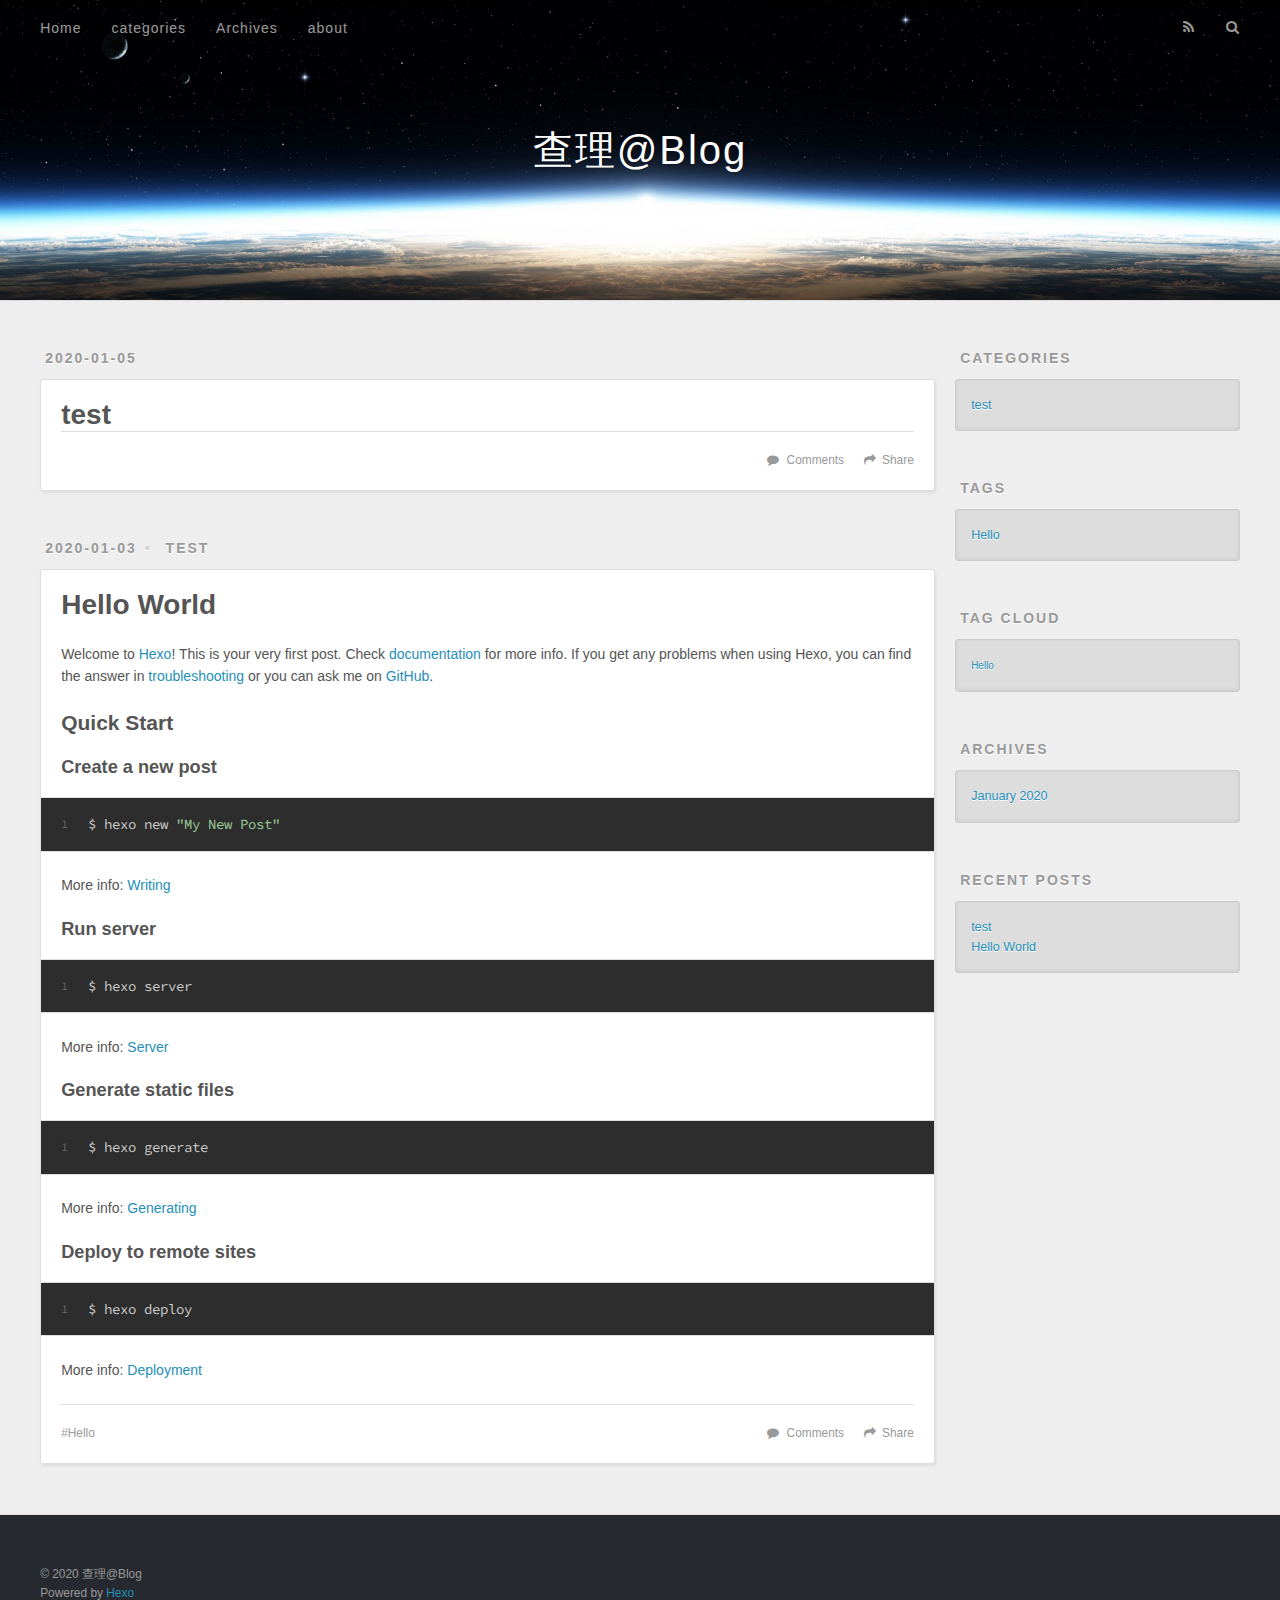
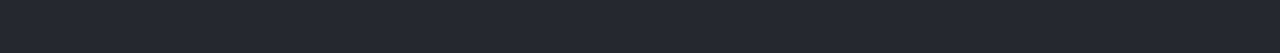
==== commit 8d41bb0d: "Site updated: 2020-01-06 17:31:34" ====
--- a/index.html
+++ b/index.html
@@ -58,6 +58,8 @@
         
           <a class="main-nav-link" href="/">Home</a>
         
+          <a class="main-nav-link" href="/categories">categories</a>
+        
           <a class="main-nav-link" href="/archives">Archives</a>
         
           <a class="main-nav-link" href="/about">about</a>
@@ -253,6 +255,8 @@
     <nav id="mobile-nav">
   
     <a href="/" class="mobile-nav-link">Home</a>
+  
+    <a href="/categories" class="mobile-nav-link">categories</a>
   
     <a href="/archives" class="mobile-nav-link">Archives</a>
   
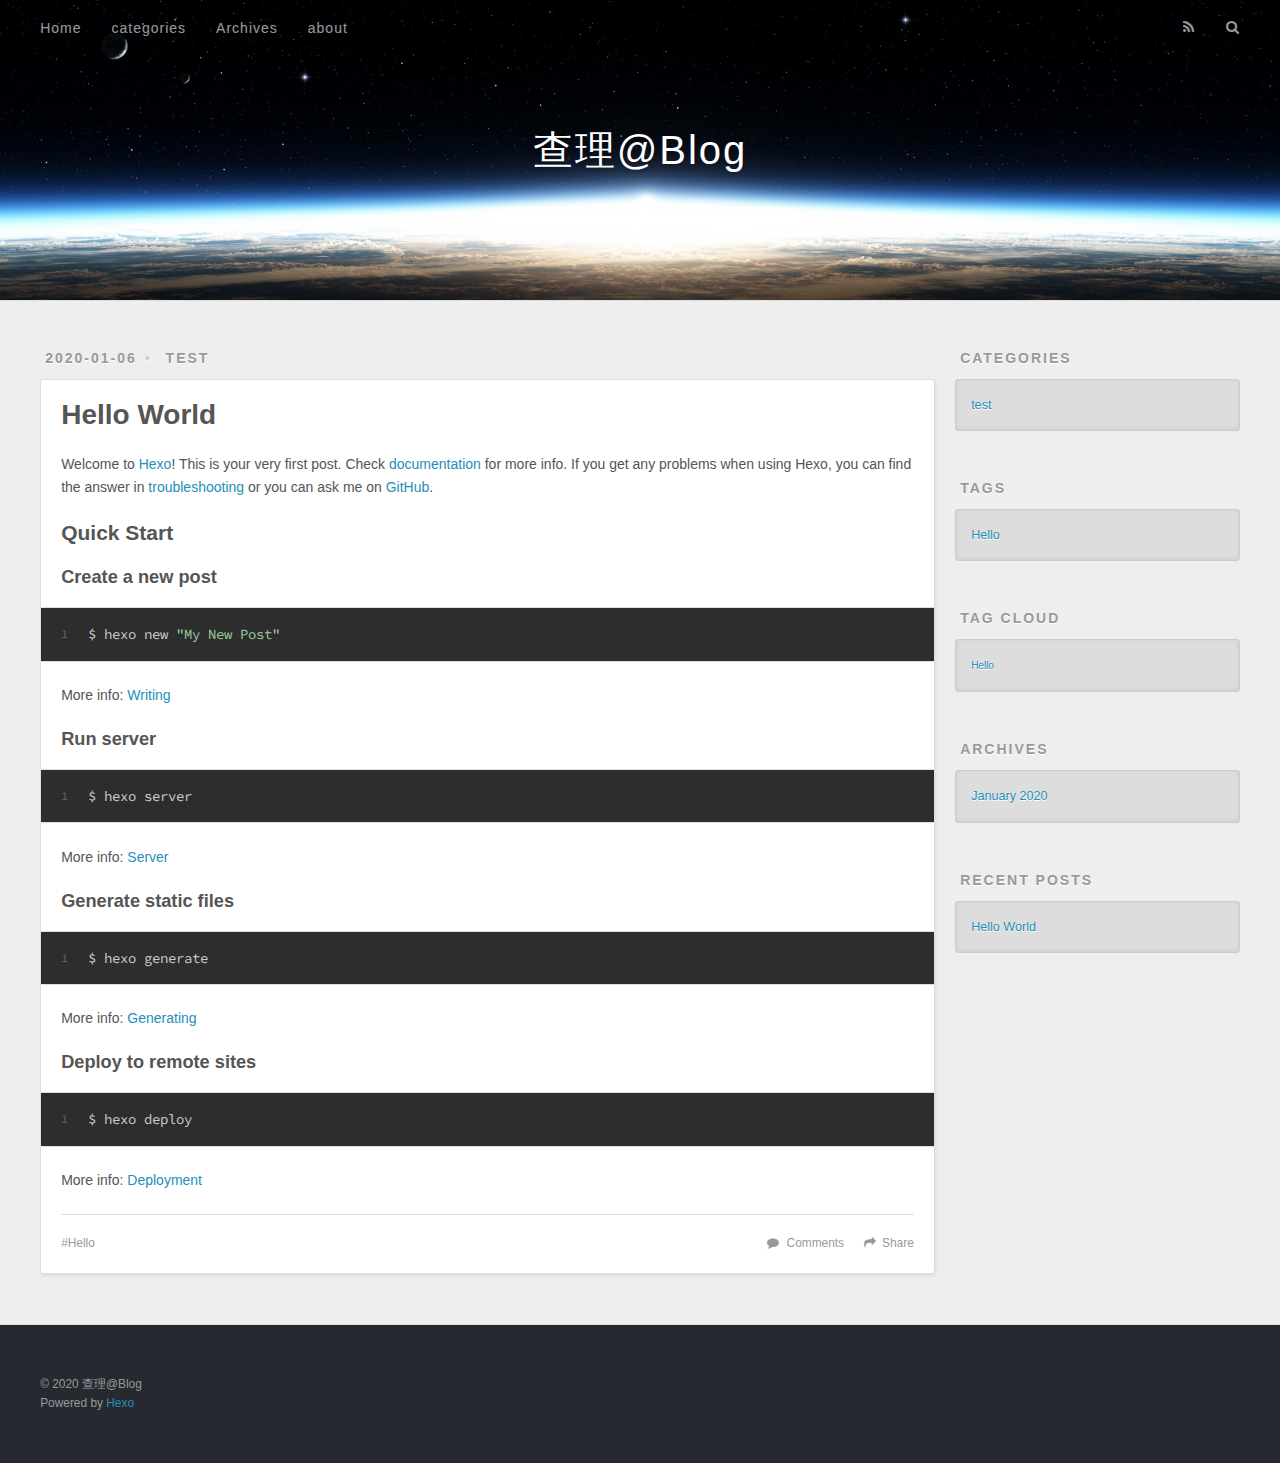
==== commit c2853351: "Site updated: 2020-01-06 17:58:51" ====
--- a/index.html
+++ b/index.html
@@ -80,48 +80,10 @@
       <div class="outer">
         <section id="main">
   
-    <article id="post-test" class="article article-type-post" itemscope itemprop="blogPost">
-  <div class="article-meta">
-    <a href="/2020/01/05/test/" class="article-date">
-  <time datetime="2020-01-05T13:35:36.000Z" itemprop="datePublished">2020-01-05</time>
-</a>
-    
-  </div>
-  <div class="article-inner">
-    
-    
-      <header class="article-header">
-        
-  
-    <h1 itemprop="name">
-      <a class="article-title" href="/2020/01/05/test/">test</a>
-    </h1>
-  
-
-      </header>
-    
-    <div class="article-entry" itemprop="articleBody">
-      
-        
-      
-    </div>
-    <footer class="article-footer">
-      <a data-url="https://charlie1015.github.io/2020/01/05/test/" data-id="ck512enl50002c4qubpo36cdq" class="article-share-link">Share</a>
-      
-        <a href="https://charlie1015.github.io/2020/01/05/test/#disqus_thread" class="article-comment-link">Comments</a>
-      
-      
-    </footer>
-  </div>
-  
-</article>
-
-
-  
     <article id="post-hello-world" class="article article-type-post" itemscope itemprop="blogPost">
   <div class="article-meta">
-    <a href="/2020/01/03/hello-world/" class="article-date">
-  <time datetime="2020-01-03T13:45:29.509Z" itemprop="datePublished">2020-01-03</time>
+    <a href="/2020/01/06/hello-world/" class="article-date">
+  <time datetime="2020-01-06T07:50:43.456Z" itemprop="datePublished">2020-01-06</time>
 </a>
     
   <div class="article-category">
@@ -136,7 +98,7 @@
         
   
     <h1 itemprop="name">
-      <a class="article-title" href="/2020/01/03/hello-world/">Hello World</a>
+      <a class="article-title" href="/2020/01/06/hello-world/">Hello World</a>
     </h1>
   
 
@@ -161,9 +123,9 @@
       
     </div>
     <footer class="article-footer">
-      <a data-url="https://charlie1015.github.io/2020/01/03/hello-world/" data-id="ck512enkq0000c4qugt9mbngw" class="article-share-link">Share</a>
-      
-        <a href="https://charlie1015.github.io/2020/01/03/hello-world/#disqus_thread" class="article-comment-link">Comments</a>
+      <a data-url="https://charlie1015.github.io/2020/01/06/hello-world/" data-id="ck529v6200000vs311jbi50da" class="article-share-link">Share</a>
+      
+        <a href="https://charlie1015.github.io/2020/01/06/hello-world/#disqus_thread" class="article-comment-link">Comments</a>
       
       
   <ul class="article-tag-list" itemprop="keywords"><li class="article-tag-list-item"><a class="article-tag-list-link" href="/tags/Hello/" rel="tag">Hello</a></li></ul>
@@ -227,11 +189,7 @@
       <ul>
         
           <li>
-            <a href="/2020/01/05/test/">test</a>
-          </li>
-        
-          <li>
-            <a href="/2020/01/03/hello-world/">Hello World</a>
+            <a href="/2020/01/06/hello-world/">Hello World</a>
           </li>
         
       </ul>
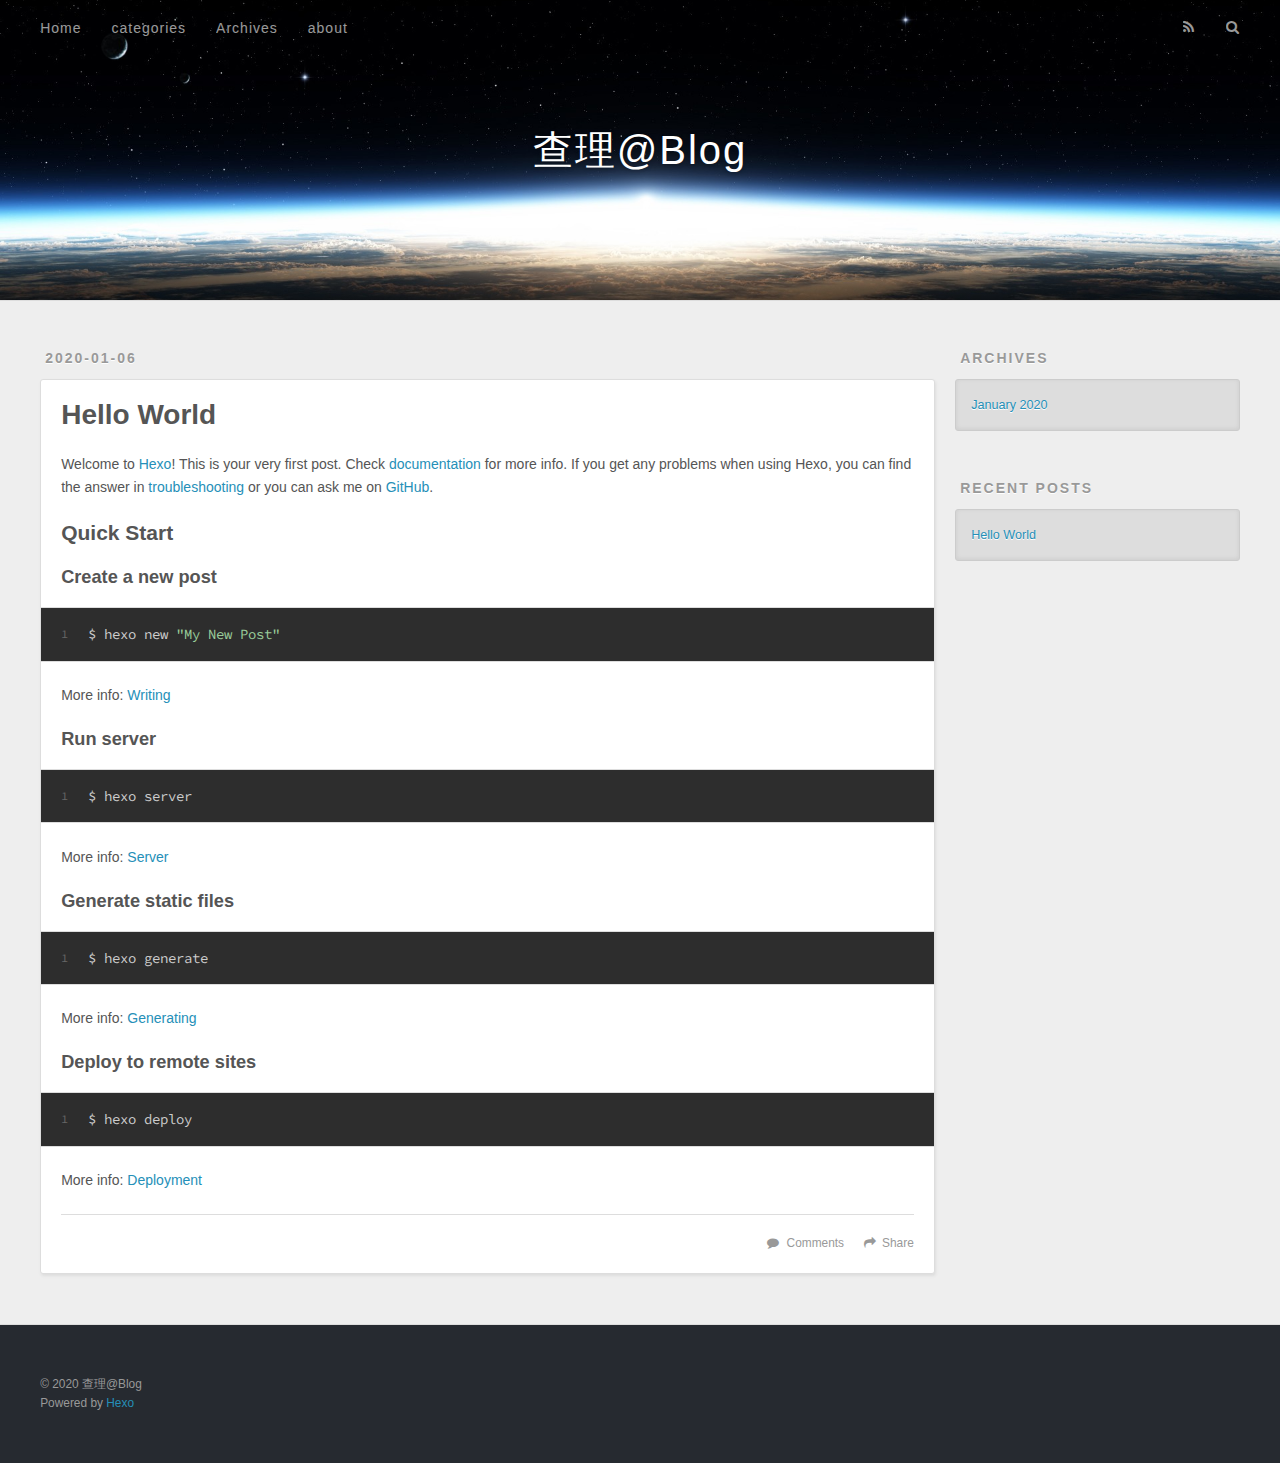
==== commit 5a149e10: "Site updated: 2020-01-06 18:05:45" ====
--- a/index.html
+++ b/index.html
@@ -86,10 +86,6 @@
   <time datetime="2020-01-06T07:50:43.456Z" itemprop="datePublished">2020-01-06</time>
 </a>
     
-  <div class="article-category">
-    <a class="article-category-link" href="/categories/test/">test</a>
-  </div>
-
   </div>
   <div class="article-inner">
     
@@ -123,13 +119,11 @@
       
     </div>
     <footer class="article-footer">
-      <a data-url="https://charlie1015.github.io/2020/01/06/hello-world/" data-id="ck529v6200000vs311jbi50da" class="article-share-link">Share</a>
+      <a data-url="https://charlie1015.github.io/2020/01/06/hello-world/" data-id="ck52a1zu300000w311gyua42f" class="article-share-link">Share</a>
       
         <a href="https://charlie1015.github.io/2020/01/06/hello-world/#disqus_thread" class="article-comment-link">Comments</a>
       
       
-  <ul class="article-tag-list" itemprop="keywords"><li class="article-tag-list-item"><a class="article-tag-list-link" href="/tags/Hello/" rel="tag">Hello</a></li></ul>
-
     </footer>
   </div>
   
@@ -144,33 +138,12 @@
           <aside id="sidebar">
   
     
-  <div class="widget-wrap">
-    <h3 class="widget-title">Categories</h3>
-    <div class="widget">
-      <ul class="category-list"><li class="category-list-item"><a class="category-list-link" href="/categories/test/">test</a></li></ul>
-    </div>
-  </div>
-
-
-  
-    
-  <div class="widget-wrap">
-    <h3 class="widget-title">Tags</h3>
-    <div class="widget">
-      <ul class="tag-list" itemprop="keywords"><li class="tag-list-item"><a class="tag-list-link" href="/tags/Hello/" rel="tag">Hello</a></li></ul>
-    </div>
-  </div>
-
-
-  
-    
-  <div class="widget-wrap">
-    <h3 class="widget-title">Tag Cloud</h3>
-    <div class="widget tagcloud">
-      <a href="/tags/Hello/" style="font-size: 10px;">Hello</a>
-    </div>
-  </div>
-
+
+  
+    
+
+  
+    
   
     
   <div class="widget-wrap">
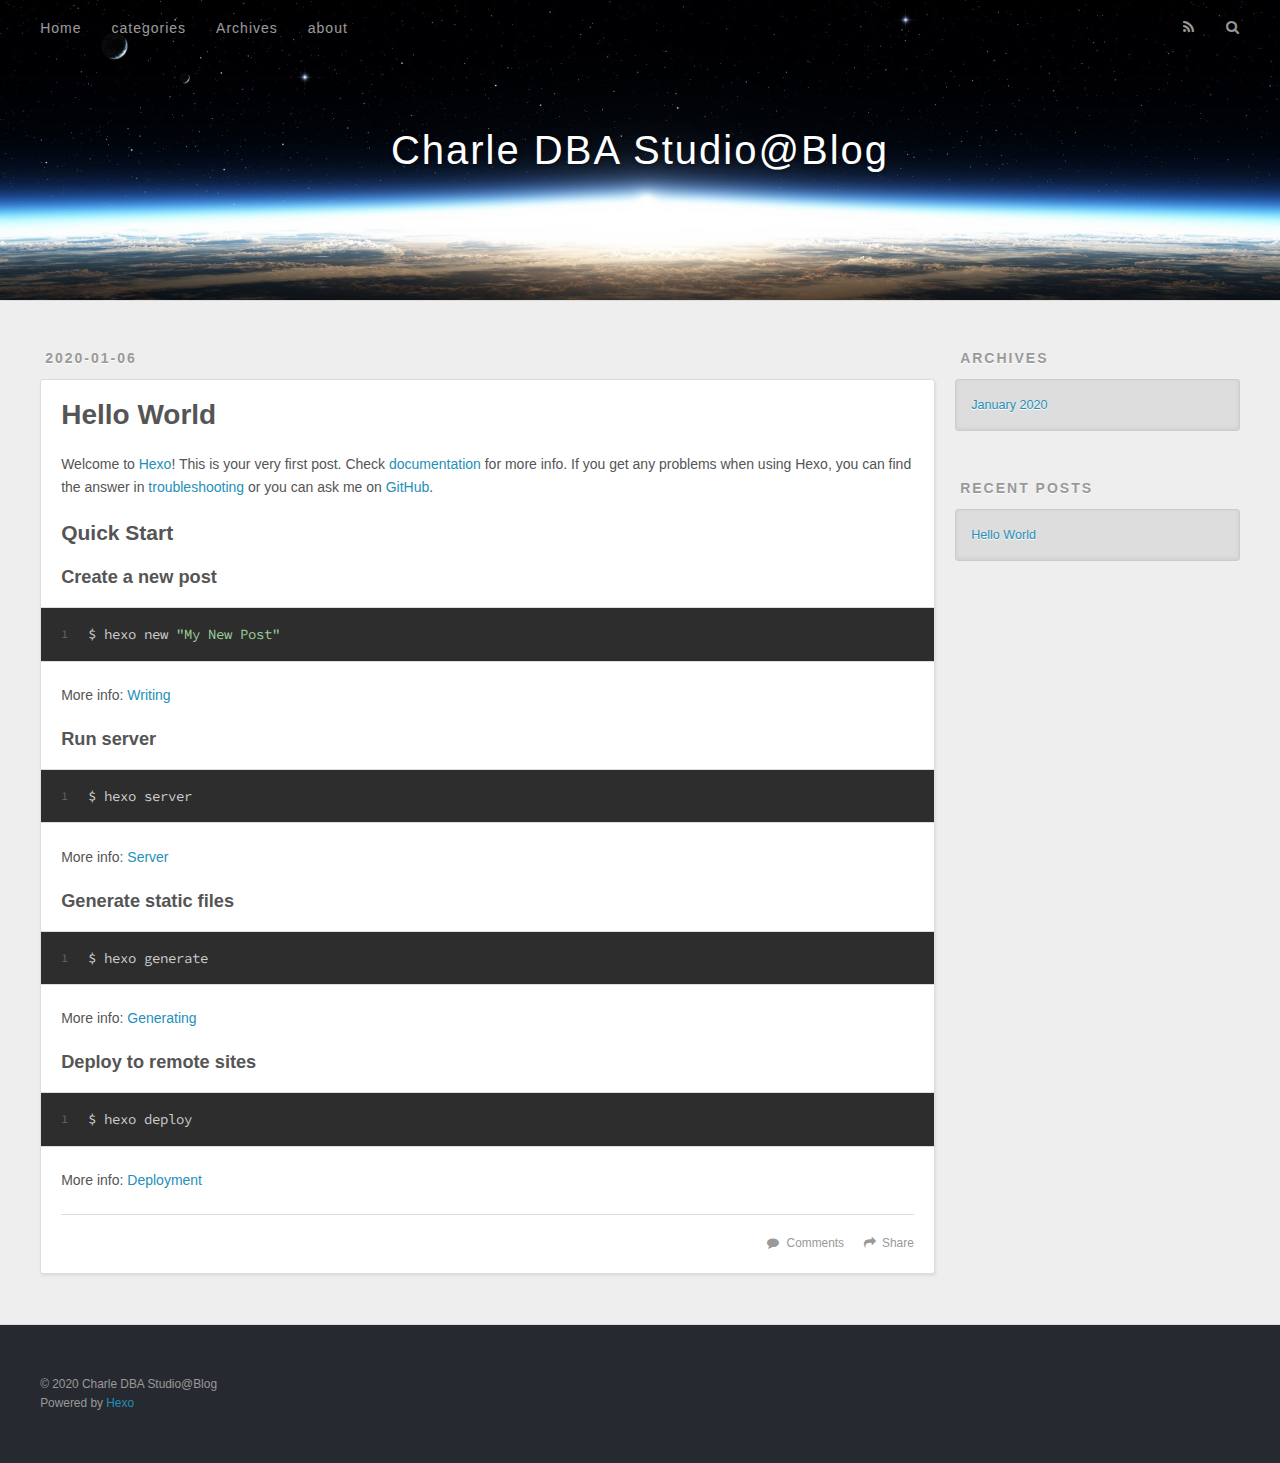
==== commit 40aa859c: "Site updated: 2020-01-09 10:53:58" ====
--- a/index.html
+++ b/index.html
@@ -18,16 +18,16 @@
 
 
   
-  <title>查理@Blog</title>
+  <title>Charle DBA Studio@Blog</title>
   <meta name="viewport" content="width=device-width, initial-scale=1, maximum-scale=1">
   <meta property="og:type" content="website">
-<meta property="og:title" content="查理@Blog">
+<meta property="og:title" content="Charle DBA Studio@Blog">
 <meta property="og:url" content="https://charlie1015.github.io/index.html">
-<meta property="og:site_name" content="查理@Blog">
+<meta property="og:site_name" content="Charle DBA Studio@Blog">
 <meta property="og:locale" content="en_US">
 <meta name="twitter:card" content="summary">
   
-    <link rel="alternate" href="/atom.xml" title="查理@Blog" type="application/atom+xml">
+    <link rel="alternate" href="/atom.xml" title="Charle DBA Studio@Blog" type="application/atom+xml">
   
   
     <link rel="icon" href="/favicon.png">
@@ -48,7 +48,7 @@
   <div id="header-outer" class="outer">
     <div id="header-title" class="inner">
       <h1 id="logo-wrap">
-        <a href="/" id="logo">查理@Blog</a>
+        <a href="/" id="logo">Charle DBA Studio@Blog</a>
       </h1>
       
     </div>
@@ -119,7 +119,7 @@
       
     </div>
     <footer class="article-footer">
-      <a data-url="https://charlie1015.github.io/2020/01/06/hello-world/" data-id="ck52a1zu300000w311gyua42f" class="article-share-link">Share</a>
+      <a data-url="https://charlie1015.github.io/2020/01/06/hello-world/" data-id="ck52apwxu0000f8314uyxhn7j" class="article-share-link">Share</a>
       
         <a href="https://charlie1015.github.io/2020/01/06/hello-world/#disqus_thread" class="article-comment-link">Comments</a>
       
@@ -177,7 +177,7 @@
   
   <div class="outer">
     <div id="footer-info" class="inner">
-      &copy; 2020 查理@Blog<br>
+      &copy; 2020 Charle DBA Studio@Blog<br>
       Powered by <a href="http://hexo.io/" target="_blank">Hexo</a>
     </div>
   </div>
